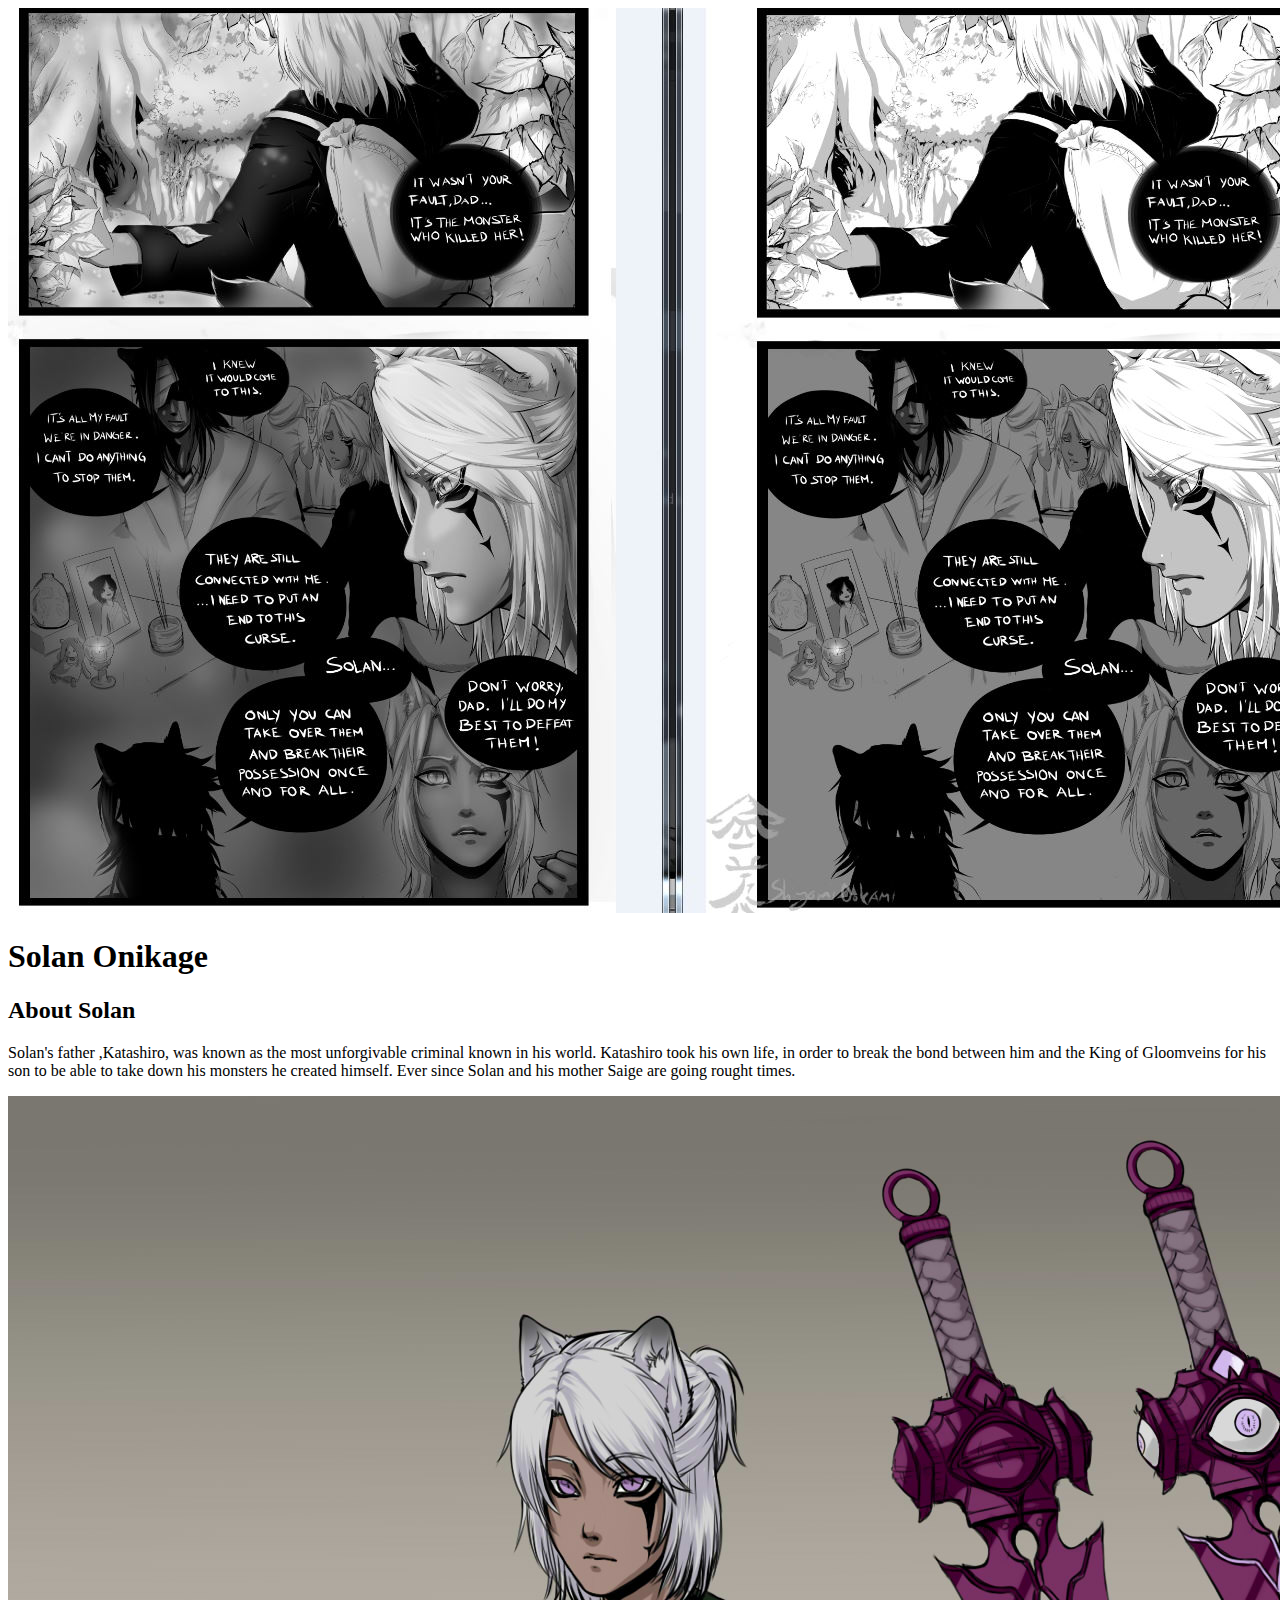
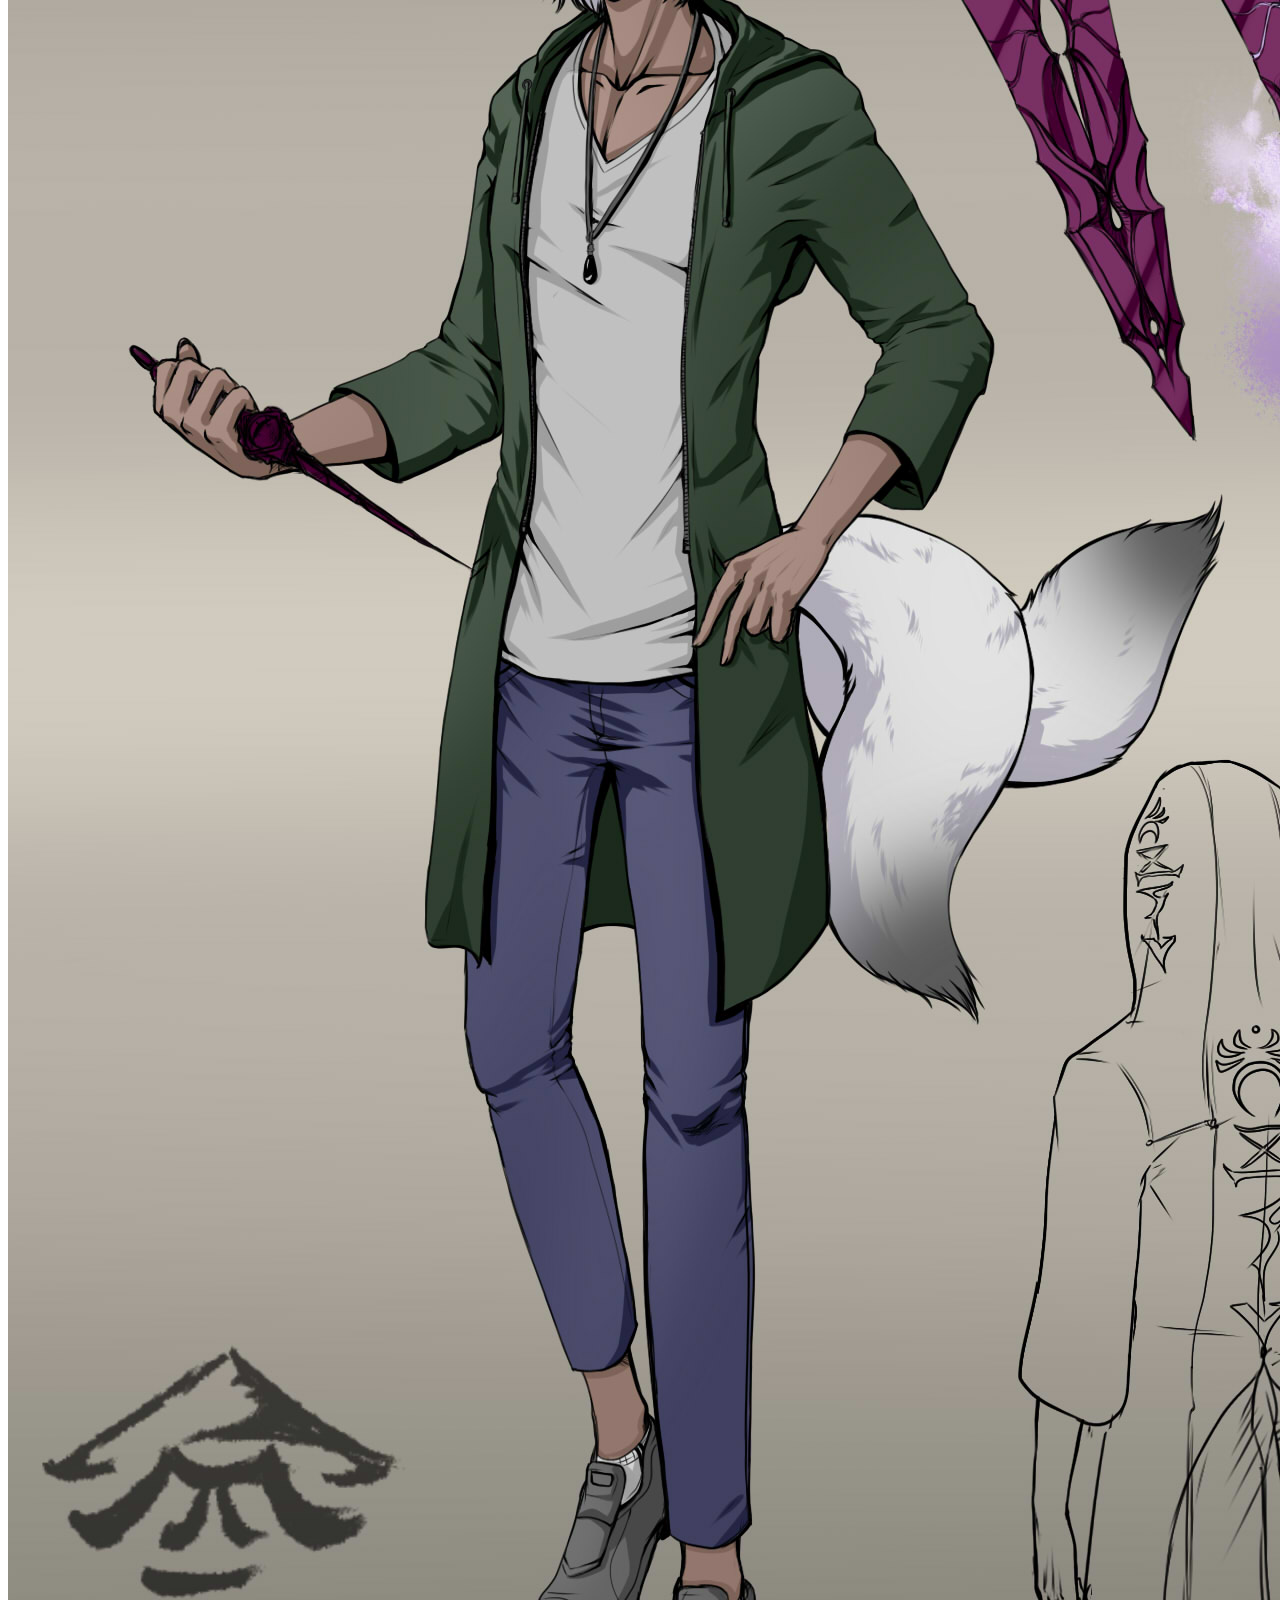
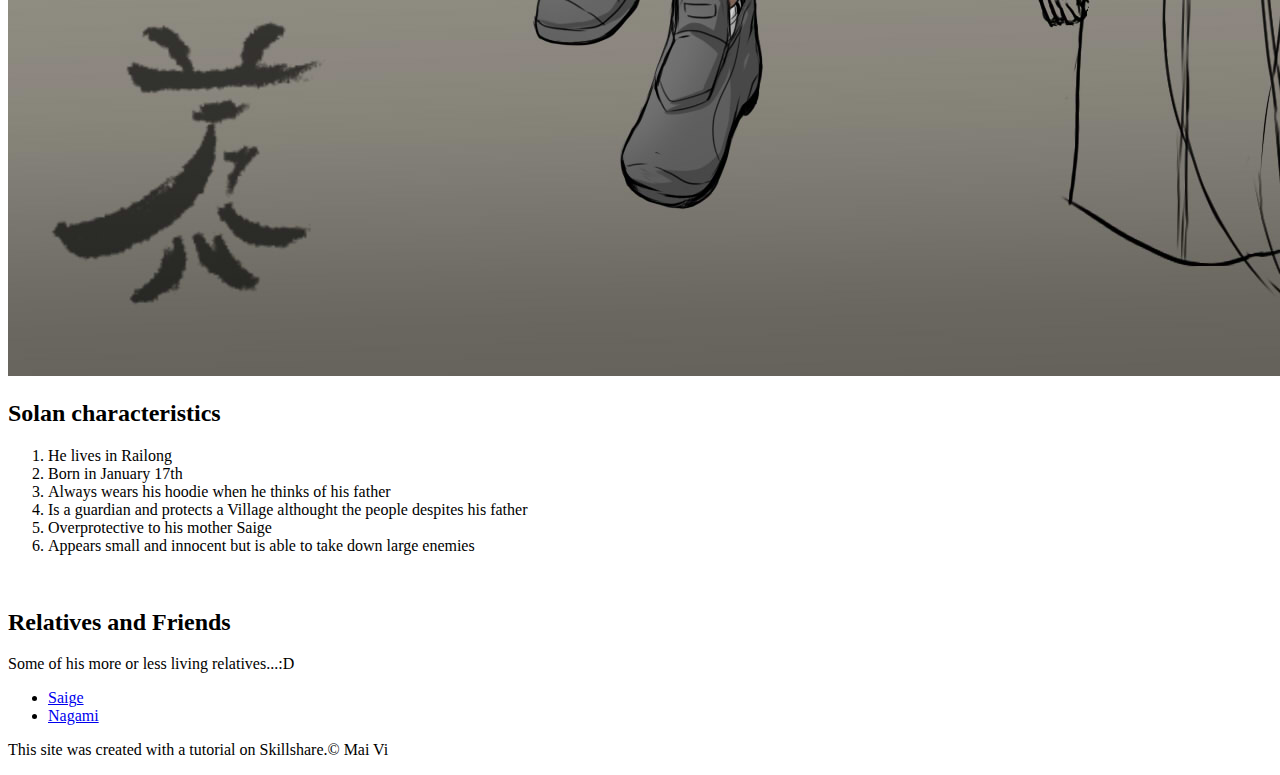
==== index.html @ f08519d9 "Added our character's index.html file and some images" ====
<!DOCTYPE html>
<html>
    <head>
        <title>Solan Onikage</title>
        <link rel="icon" href="img/solanfloof.jpg">
    </head>
    <body>
        <!-- header element -->
        <header>
            <img src="img/comparison.JPG" alt="image of manga test">
            <h1>Solan Onikage</h1>
        </header>

        <!-- main element -->
        <main>
            <h2> About Solan</h2>
            <p>Solan's father ,Katashiro, was known as the most unforgivable criminal known in his world. 
                Katashiro took his own life, in order to break the bond between him and the King of Gloomveins 
                for his son to be able to take down his monsters he created himself.
                Ever since Solan and his mother Saige are going rought times. </p>
            <img src="img/SolanOnikage_ref.jpg" alt="Solan">
            <br>
            <!--Characteristics-->
            <h2>Solan characteristics</h2>
            <ol>
                <li>He lives in Railong</li>
                <li>Born in January 17th</li>
                <li>Always wears his hoodie when he thinks of his father</li>
                <li>Is a guardian and protects a Village althought the people despites his father</li>
                <li>Overprotective to his mother Saige</li>
                <li>Appears small and innocent but is able to take down large enemies</li>
            </ol>
            <br>
            <!--Fwenz and Femz-->
            <h2>Relatives and Friends</h2>
            <p>Some of his more or less living relatives...:D</p>
            <ul>
                <li><a href="#">Saige</a></li>
                <li><a href="#">Nagami</a></li>
            </ul>
        </main>

        <!-- Footer elements -->
        <footer>
            <p>This site was created with a tutorial on Skillshare.&copy; Mai Vi </p>
        </footer>
    </body>
</html>
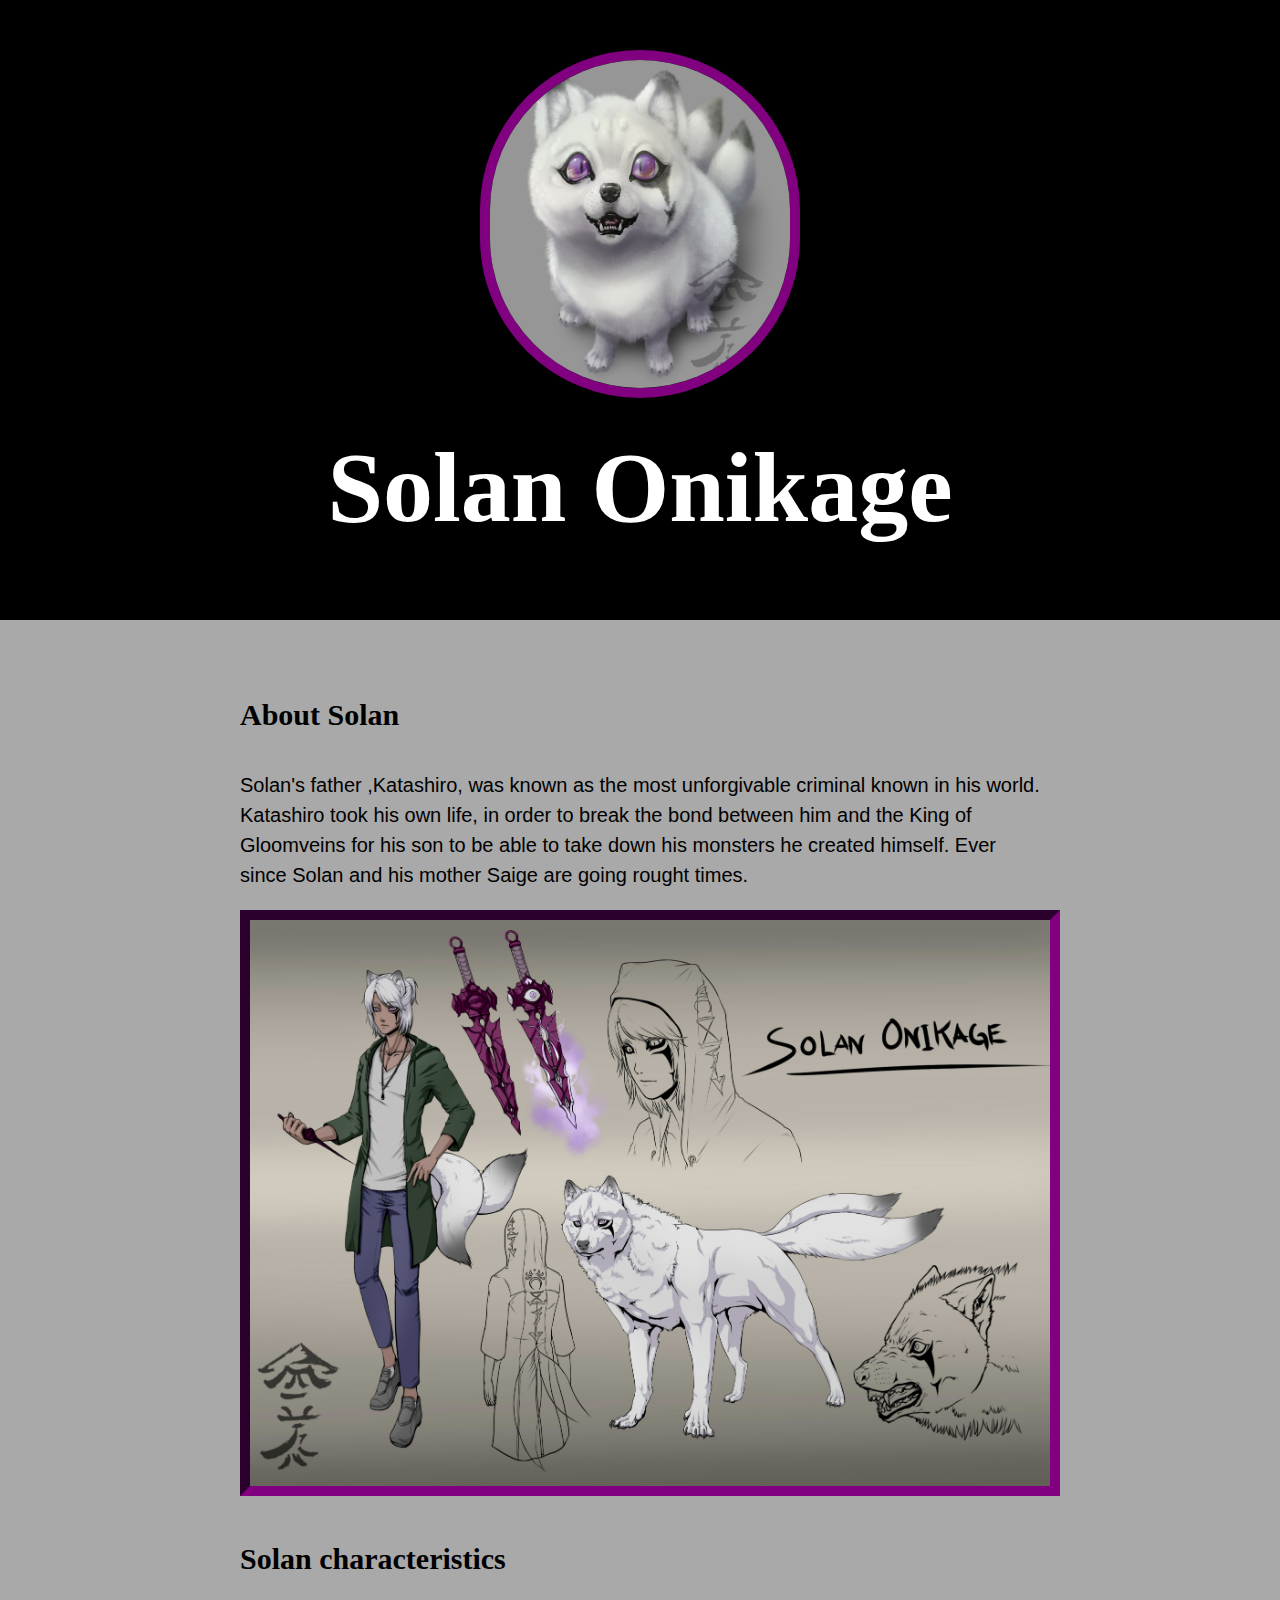
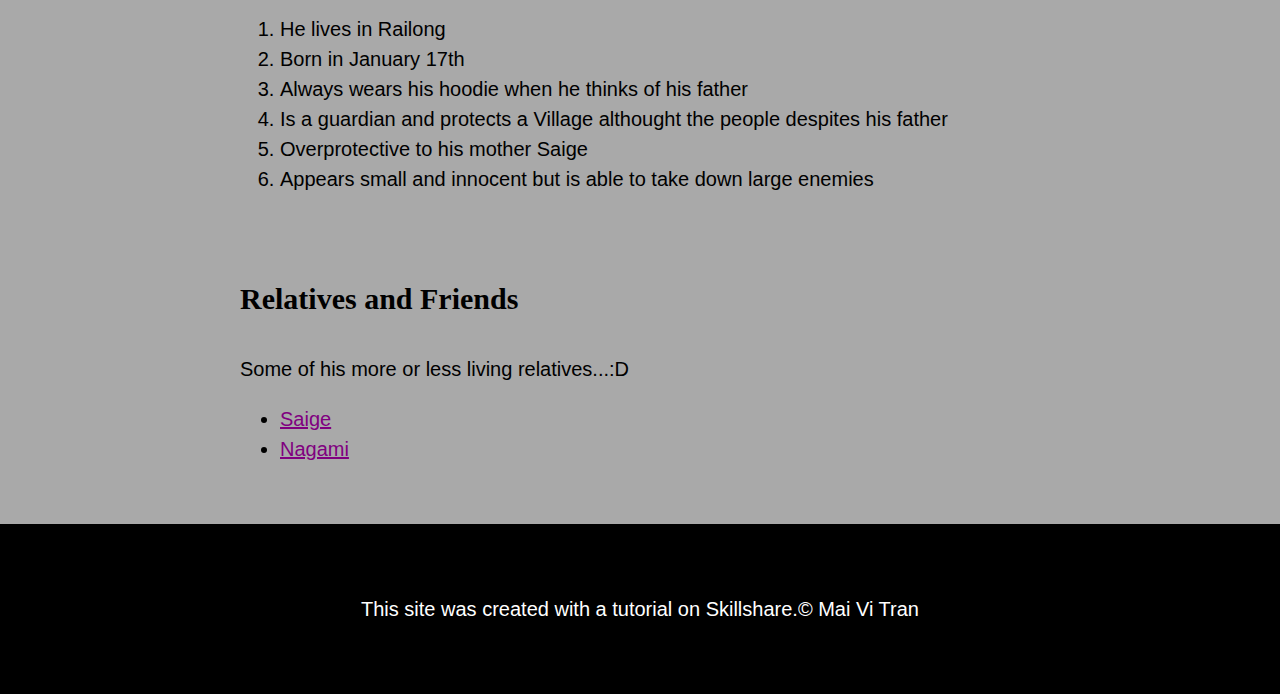
==== commit 7b7b3a6a: "wrote css" ====
--- a/index.html
+++ b/index.html
@@ -3,11 +3,12 @@
     <head>
         <title>Solan Onikage</title>
         <link rel="icon" href="img/solanfloof.jpg">
+        <link rel="stylesheet" type="text/css" href="css/solan.css">
     </head>
     <body>
         <!-- header element -->
         <header>
-            <img src="img/comparison.JPG" alt="image of manga test">
+            <img src="img/solanfloof.jpg" alt="image of solan-doggo">
             <h1>Solan Onikage</h1>
         </header>
 
@@ -42,7 +43,7 @@
 
         <!-- Footer elements -->
         <footer>
-            <p>This site was created with a tutorial on Skillshare.&copy; Mai Vi </p>
+            <p>This site was created with a tutorial on Skillshare.&copy; Mai Vi Tran </p>
         </footer>
     </body>
 </html>--- a/css/solan.css
+++ b/css/solan.css
@@ -0,0 +1,62 @@
+body{
+    background-color: darkgrey;
+    margin: 0;
+    font-family: Helvetica;
+    font-size: 20px;
+    line-height: 30px;
+}
+
+header{
+    background-color: black;
+    text-align: center;
+    padding-top: 50px;
+    Padding-bottom: 50px;
+}
+
+header h1{
+    color:white;
+    font-family: fantasy;
+    font-size: 100px;
+}
+
+header img{
+    border-radius: 170px;
+    width: 300px;
+    border: 10px solid purple; 
+}
+
+main{
+    max-width: 800px;
+    margin: 0 auto;
+    padding: 40px 20px;
+}
+
+main img{
+    max-width: 100%;
+    border: 10px inset purple;
+}
+
+h2{
+    font-family: fantasy;
+    font-size: 30px;
+    color: black;
+    margin: 40px 0 40px;
+}
+
+a{
+    color: purple;
+    font-family: Impact, Haettenschweiler, 'Arial Narrow Bold', sans-serif;
+}
+
+a:hover{
+    Background-color: black;
+    color: white;
+}
+
+footer{
+    background-color: black;
+    text-align: center;
+    color: white;
+    padding: 50px;
+    margin: 0;
+}